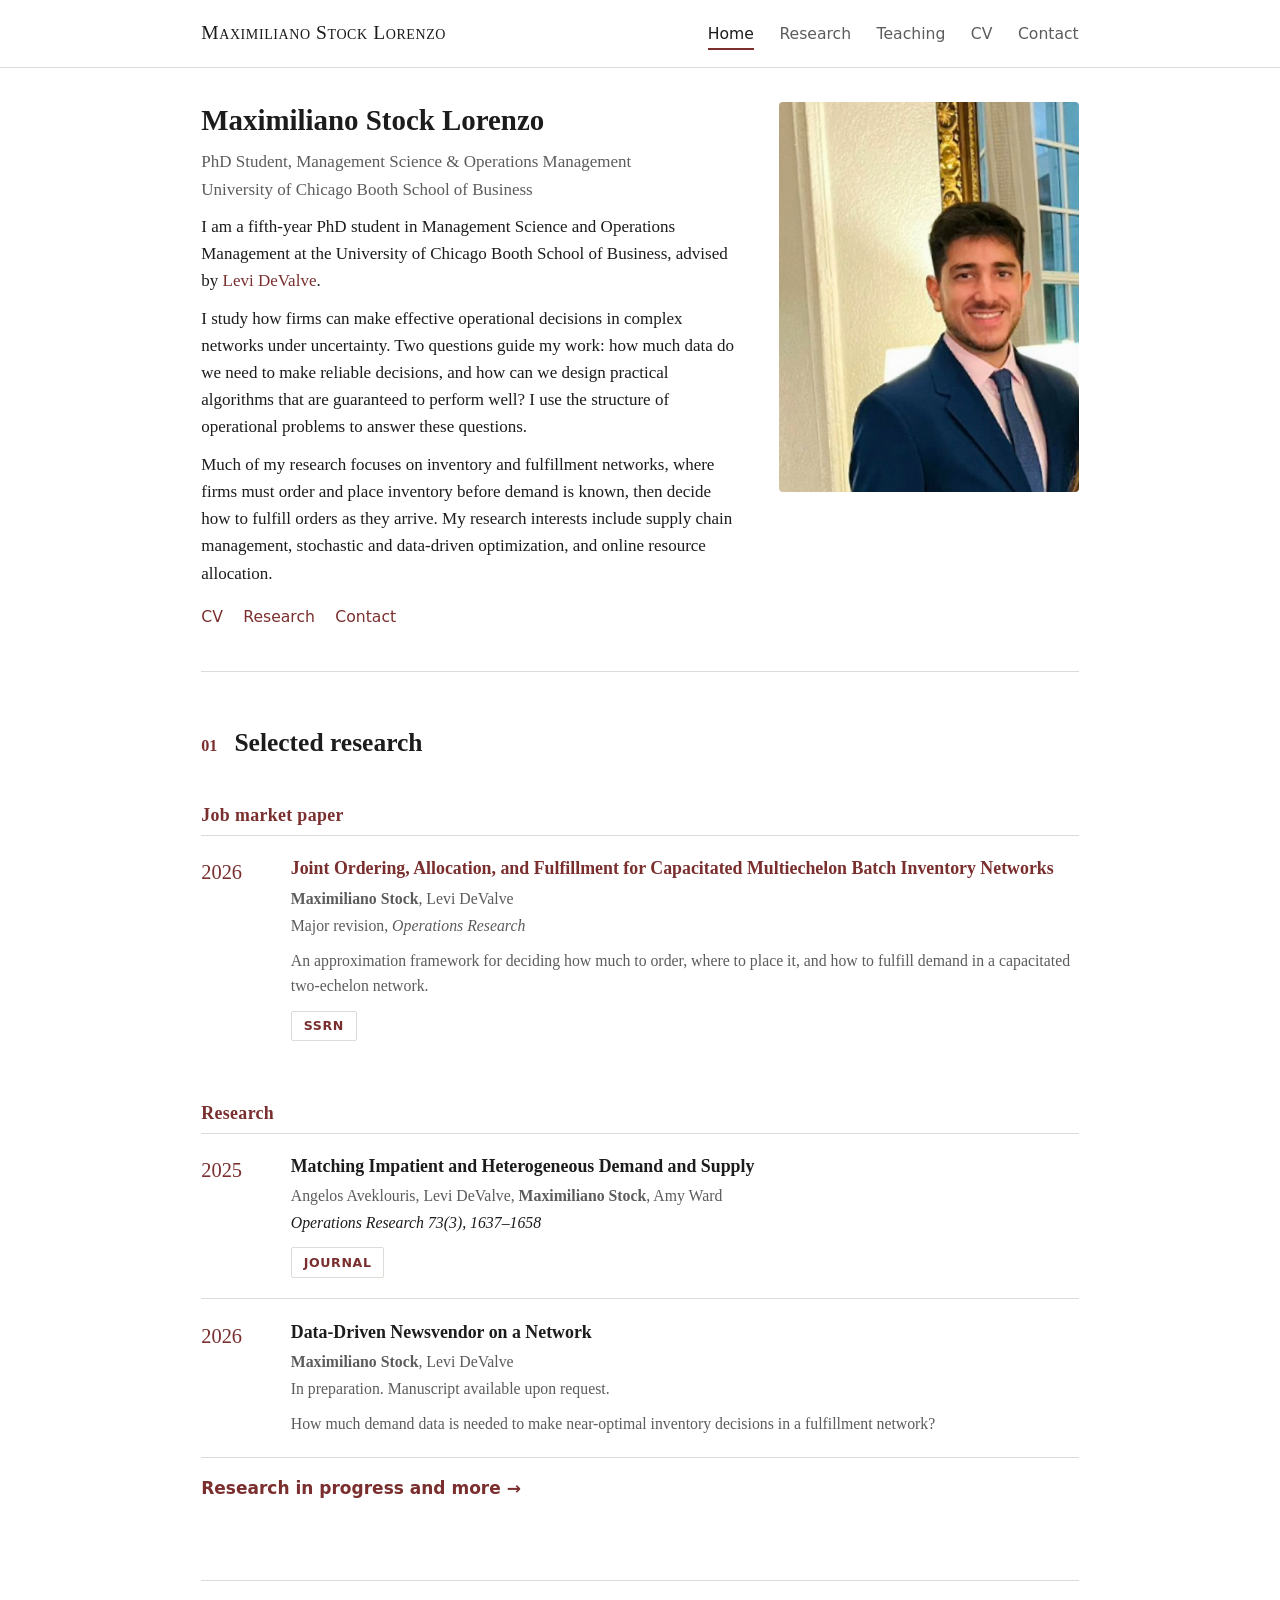
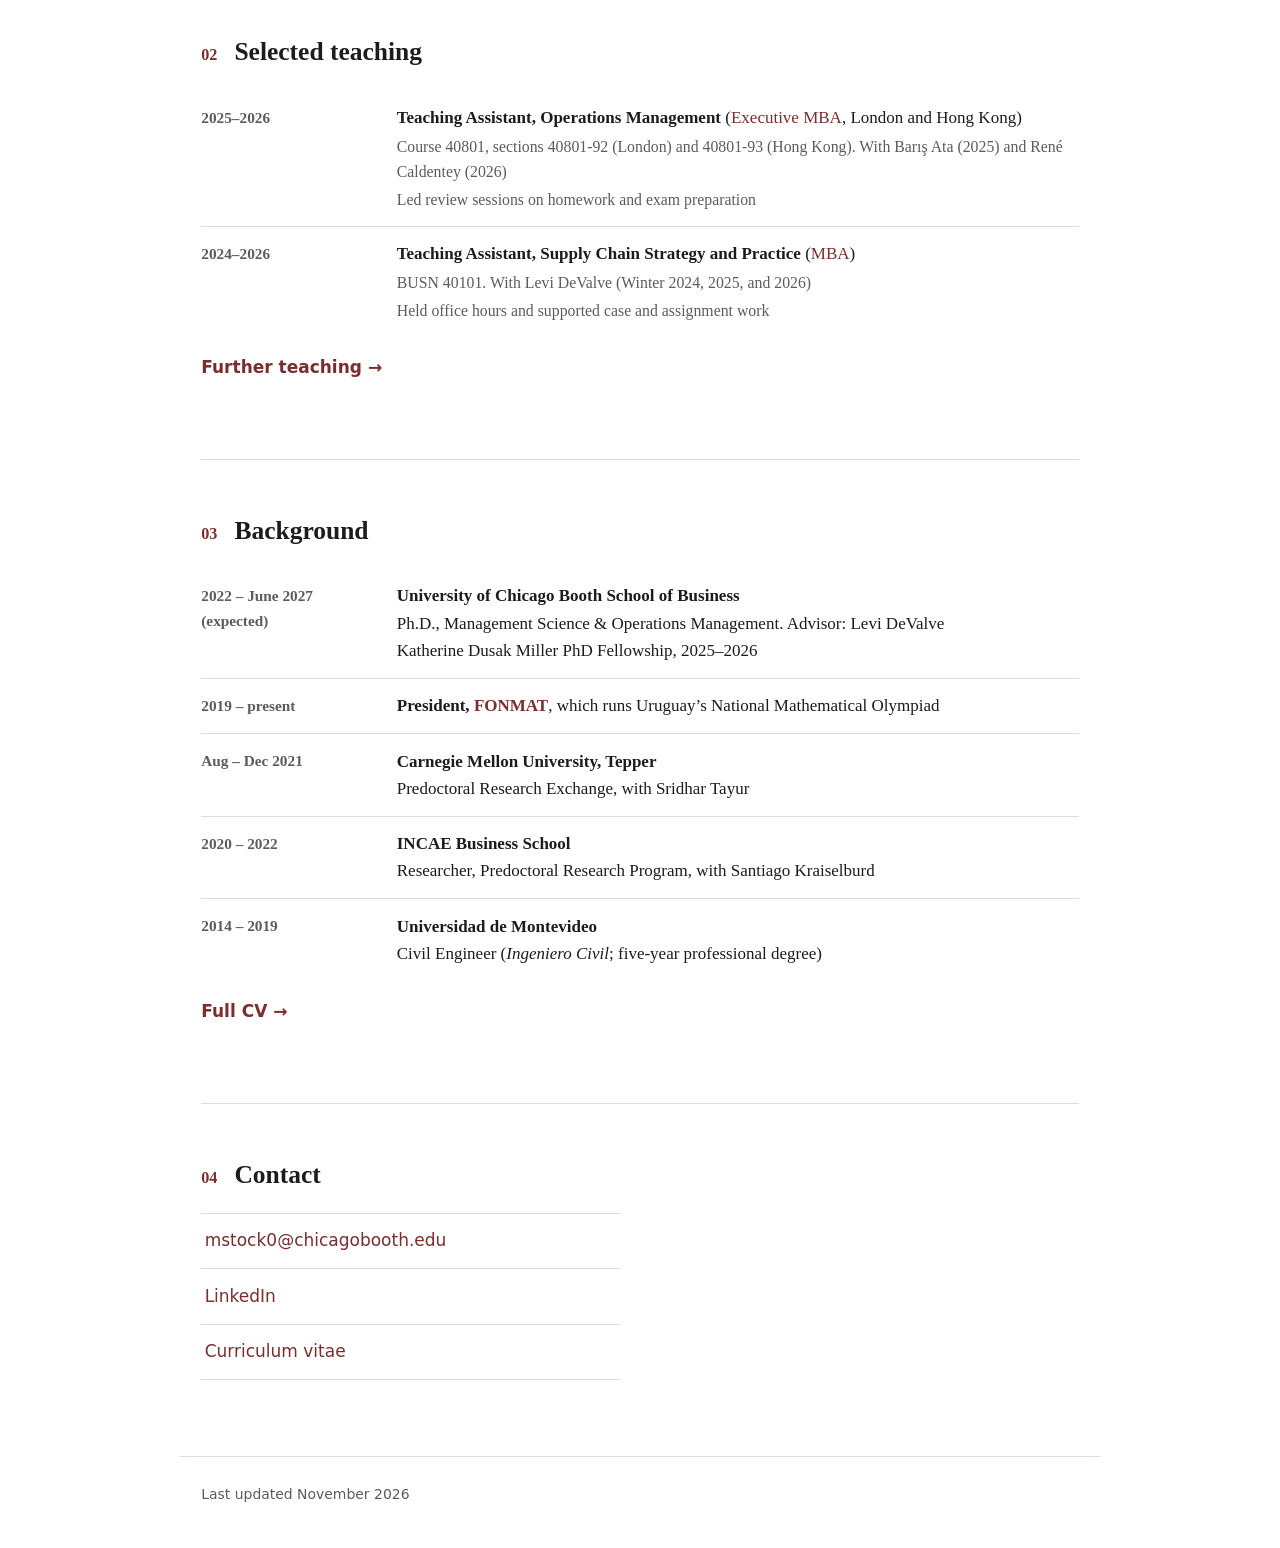
==== index.html @ 1064f9f6 "Personal academic website" ====
<!DOCTYPE html>
<html lang="en">
<head>
<meta charset="utf-8">
<meta name="viewport" content="width=device-width, initial-scale=1">
<title>Maximiliano Stock Lorenzo</title>
<meta name="description" content="PhD student in Management Science & Operations Management at the University of Chicago Booth School of Business.">
<link rel="stylesheet" href="style.css">
</head>
<body>
<header class="site"><div class="inner">
  <a class="name" href="index.html">Maximiliano Stock Lorenzo</a>
  <nav aria-label="Main">
    <a href="index.html" aria-current="page">Home</a>
    <a href="research.html">Research</a>
    <a href="teaching.html">Teaching</a>
    <a href="cv.html">CV</a>
    <a href="#contact">Contact</a>
  </nav>
</div></header>

<main>
  <div class="hero">
    <img src="assets/photo.jpg" alt="Portrait of Maximiliano Stock Lorenzo">    <div>
      <h1>Maximiliano Stock Lorenzo</h1>
      <p class="muted">PhD Student, Management Science &amp; Operations Management<br>
      University of Chicago Booth School of Business</p>
      <p>I am a fifth-year PhD student in Management Science and Operations Management at the University of Chicago Booth School of Business, advised by <a href="https://faculty.chicagobooth.edu/levi-devalve">Levi DeValve</a>.</p>
      <p>I study how firms can make effective operational decisions in complex networks under uncertainty. Two questions guide my work: how much data do we need to make reliable decisions, and how can we design practical algorithms that are guaranteed to perform well? I use the structure of operational problems to answer these questions.</p>
      <p>Much of my research focuses on inventory and fulfillment networks, where firms must order and place inventory before demand is known, then decide how to fulfill orders as they arrive. My research interests include supply chain management, stochastic and data-driven optimization, and online resource allocation.</p>
      <div class="links">
        <a href="cv.html">CV</a>
        <a href="#research">Research</a>
        <a href="#contact">Contact</a>
      </div>
    </div>
  </div>

  <section class="block" id="research">
    <div class="sec-head"><span class="sec-num">01</span><h2>Selected research</h2></div>

    <h3 class="subhead">Job market paper</h3>
    <div class="pub">
      <div class="year">2026</div>
      <div>
        <h3><a href="https://papers.ssrn.com/sol3/papers.cfm?abstract_id=7202599">Joint Ordering, Allocation, and Fulfillment for Capacitated Multiechelon Batch Inventory Networks</a></h3>
        <p class="authors"><strong>Maximiliano Stock</strong>, Levi DeValve</p>
        <p class="status">Major revision, <em>Operations Research</em></p>
        <p class="abs">An approximation framework for deciding how much to order, where to place it, and how to fulfill demand in a capacitated two-echelon network.</p>
        <div class="btns"><a href="https://papers.ssrn.com/sol3/papers.cfm?abstract_id=7202599">SSRN</a></div>
      </div>
    </div>

    <h3 class="subhead">Research</h3>
    <div class="pub">
      <div class="year">2025</div>
      <div>
        <h3>Matching Impatient and Heterogeneous Demand and Supply</h3>
        <p class="authors">Angelos Aveklouris, Levi DeValve, <strong>Maximiliano Stock</strong>, Amy Ward</p>
        <p class="venue">Operations Research 73(3), 1637&ndash;1658</p>
        <div class="btns"><a href="https://doi.org/10.1287/opre.2022.0005">Journal</a></div>
      </div>
    </div>

    <div class="pub">
      <div class="year">2026</div>
      <div>
        <h3>Data-Driven Newsvendor on a Network</h3>
        <p class="authors"><strong>Maximiliano Stock</strong>, Levi DeValve</p>
        <p class="status">In preparation. Manuscript available upon request.</p>
        <p class="abs">How much demand data is needed to make near-optimal inventory decisions in a fulfillment network?</p>
      </div>
    </div>
    <p class="more"><a href="research.html">Research in progress and more &rarr;</a></p>
  </section>

  <section class="block" id="teaching">
    <div class="sec-head"><span class="sec-num">02</span><h2>Selected teaching</h2></div>
    <dl class="cv">
    <div class="r"><dd>2025&ndash;2026</dd><dt><strong>Teaching Assistant, Operations Management</strong> (<a href="https://www.chicagobooth.edu/mba/executive">Executive MBA</a>, London and Hong Kong)</dt><dt class="full muted">Course 40801, sections 40801-92 (London) and 40801-93 (Hong Kong). With Bar&#305;&#351; Ata (2025) and Ren&eacute; Caldentey (2026)</dt><dt class="full muted">Led review sessions on homework and exam preparation</dt></div>
    <div class="r"><dd>2024&ndash;2026</dd><dt><strong>Teaching Assistant, Supply Chain Strategy and Practice</strong> (<a href="https://www.chicagobooth.edu/mba">MBA</a>)</dt><dt class="full muted">BUSN 40101. With Levi DeValve (Winter 2024, 2025, and 2026)</dt><dt class="full muted">Held office hours and supported case and assignment work</dt></div>
  </dl>
    <p class="more"><a href="teaching.html">Further teaching &rarr;</a></p>
  </section>

  <section class="block" id="background">
    <div class="sec-head"><span class="sec-num">03</span><h2>Background</h2></div>
    <dl class="cv">
    <div class="r"><dd>2022 &ndash; June 2027 (expected)</dd><dt><strong>University of Chicago Booth School of Business</strong><br>Ph.D., Management Science &amp; Operations Management. Advisor: Levi DeValve<br>Katherine Dusak Miller PhD Fellowship, 2025&ndash;2026</dt></div>
    <div class="r"><dd>2019 &ndash; present</dd><dt><strong>President, <a href="https://www.fonmat.org.uy/">FONMAT</a></strong>, which runs Uruguay&rsquo;s National Mathematical Olympiad</dt></div>
    <div class="r"><dd>Aug &ndash; Dec 2021</dd><dt><strong>Carnegie Mellon University, Tepper</strong><br>Predoctoral Research Exchange, with Sridhar Tayur</dt></div>
    <div class="r"><dd>2020 &ndash; 2022</dd><dt><strong>INCAE Business School</strong><br>Researcher, Predoctoral Research Program, with Santiago Kraiselburd</dt></div>
    <div class="r"><dd>2014 &ndash; 2019</dd><dt><strong>Universidad de Montevideo</strong><br>Civil Engineer (<em>Ingeniero Civil</em>; five-year professional degree)</dt></div>
  </dl>
    <p class="more"><a href="cv.html">Full CV &rarr;</a></p>
  </section>

  <section class="block" id="contact">
    <div class="sec-head"><span class="sec-num">04</span><h2>Contact</h2></div>
    <ul class="contact-list">
      <li><a href="mailto:mstock0@chicagobooth.edu">mstock0@chicagobooth.edu</a></li>
      <li><a href="https://www.linkedin.com/in/maximiliano-stock-lorenzo">LinkedIn</a></li>
      <li><a href="cv.html">Curriculum vitae</a></li>
    </ul>
  </section>
</main>

<footer>Last updated November 2026</footer>
</body>
</html>
---- style.css ----
/* Provisional design: system fonts, light background, one accent colour.
   Typeface and palette are NOT final decisions. */
:root {
  --text: #1c1c1c;
  --muted: #5c5c5c;
  --accent: #7a2e2e;
  --line: #dcdcd6;
  --bg: #ffffff;
  --soft: #f6f6f2;
}
* { box-sizing: border-box; }
html { font-size: 17px; }
body {
  margin: 0;
  font-family: Georgia, "Times New Roman", serif;
  color: var(--text);
  background: var(--bg);
  line-height: 1.6;
}
a { color: var(--accent); text-decoration: none; }
a:hover { text-decoration: underline; }
a:focus-visible { outline: 2px solid var(--accent); outline-offset: 2px; }

header.site {
  border-bottom: 1px solid var(--line);
}
header.site .inner {
  max-width: 920px; margin: 0 auto; padding: 1rem 1.25rem;
  display: flex; flex-wrap: wrap; justify-content: space-between; align-items: baseline; gap: .5rem 2rem;
}
header.site .name { font-size: 1.15rem; color: var(--text); font-variant: small-caps; letter-spacing: .03em; }
header.site nav { display: flex; gap: 1.5rem; flex-wrap: wrap; font-family: system-ui, sans-serif; font-size: .92rem; }
header.site nav a { color: var(--muted); padding-bottom: 2px; }
header.site nav a[aria-current="page"] { color: var(--text); border-bottom: 2px solid var(--accent); }
header.site nav a:hover { text-decoration: none; color: var(--text); }

main { max-width: 920px; margin: 0 auto; padding: 2rem 1.25rem 3rem; }
h1 { font-size: 1.7rem; line-height: 1.25; margin: 0 0 .5rem; font-weight: 600; }
h2 { font-size: 1.2rem; margin: 2rem 0 .5rem; font-weight: 600; }
h3 { font-size: 1rem; margin: 1.2rem 0 .2rem; }
p { margin: .6rem 0; }
.muted { color: var(--muted); }
.sans { font-family: system-ui, sans-serif; }
.small { font-size: .9rem; }

.hero { display: grid; grid-template-columns: 1fr 300px; gap: 2.5rem; align-items: start; }
.hero img { order: 2; width: 300px; height: 390px; object-fit: cover; object-position: top; border-radius: 4px; }
.links { font-family: system-ui, sans-serif; font-size: .92rem; display: flex; flex-wrap: wrap; gap: .4rem 1.2rem; margin-top: 1rem; }

/* Home: one scrolling page with numbered sections */
section.block { padding: 3rem 0 1.5rem; border-top: 1px solid var(--line); margin-top: 2.5rem; }
.sec-head { display: flex; align-items: baseline; gap: 1rem; margin-bottom: 1rem; }
.sec-head h2 { margin: 0; font-size: 1.5rem; }
.sec-num { color: var(--accent); font-size: .95rem; font-weight: 600; }
.more { font-family: system-ui, sans-serif; font-size: .9rem; margin-top: 1rem; }
.more a { font-weight: 700; font-size: 1rem; }
.contact-list { list-style: none; padding: 0; margin: 0; max-width: 420px; font-family: system-ui, sans-serif; }
.contact-list li { border-top: 1px solid var(--line); }
.contact-list li:last-child { border-bottom: 1px solid var(--line); }
.contact-list a { display: block; padding: .8rem .2rem; }
.contact-list a:hover { text-decoration: none; padding-left: .6rem; }
.contact-list a { transition: padding .2s; }

.paper { border-top: 1px solid var(--line); padding: 1rem 0; }
.paper:first-of-type { border-top: 0; }
.paper .title { font-weight: 600; }
.paper .meta { color: var(--muted); font-size: .92rem; }
.tag { font-family: system-ui, sans-serif; font-size: .78rem; border: 1px solid var(--line); border-radius: 3px; padding: 0 .4rem; color: var(--muted); white-space: nowrap; }

/* Research list: year column, status subheads, small link buttons (layout idea after a reference site) */
.chips { display: flex; flex-wrap: wrap; gap: .5rem; margin: 1rem 0 0; font-family: system-ui, sans-serif; }
.chip { font-size: .82rem; background: var(--soft); border: 1px solid var(--line); padding: .25rem .7rem; border-radius: 2px; }
.subhead { font-size: 1.05rem; color: var(--accent); font-weight: 600; margin: 2.2rem 0 .3rem; letter-spacing: .02em; }
.pub { display: grid; grid-template-columns: 64px 1fr; gap: 1.5rem; padding: 1.2rem 0; border-top: 1px solid var(--line); }
.pub:last-of-type { border-bottom: 1px solid var(--line); }
.pub .year { color: var(--accent); font-size: 1.2rem; }
.pub h3 { font-size: 1.05rem; line-height: 1.35; margin: 0 0 .3rem; }
.pub .authors, .pub .status { font-size: .93rem; color: var(--muted); margin: .1rem 0; }
.pub .venue { font-size: .93rem; font-style: italic; margin: .1rem 0; }
.pub .abs { font-size: .93rem; color: var(--muted); margin: .6rem 0 0; }
.pub .btns { display: flex; flex-wrap: wrap; gap: .5rem; margin-top: .7rem; font-family: system-ui, sans-serif; }
.pub .btns a { font-size: .74rem; font-weight: 600; text-transform: uppercase; letter-spacing: .05em; border: 1px solid var(--line); padding: .25rem .7rem; border-radius: 2px; }
.pub .btns a:hover { background: var(--accent); color: #fff; border-color: var(--accent); text-decoration: none; }

.paper-layout { display: grid; grid-template-columns: 220px 1fr; gap: 2.5rem; margin-top: 1.5rem; }
.qmenu { position: sticky; top: 1rem; align-self: start; font-family: system-ui, sans-serif; font-size: .92rem; }
.qmenu ul { list-style: none; margin: 0; padding: 0; border-left: 2px solid var(--line); }
.qmenu a { display: block; padding: .4rem .8rem; color: var(--muted); }
.qmenu a:hover { color: var(--text); text-decoration: none; }
.qmenu a.active { color: var(--text); border-left: 2px solid var(--accent); margin-left: -2px; }
.callout { background: var(--soft); border-left: 3px solid var(--accent); padding: .6rem 1rem; margin: 1rem 0; }
.paper-layout section { scroll-margin-top: 1rem; }
.paper-layout section h2:first-child { margin-top: 0; }

/* Dated rows: date in a left column (layout idea after a reference site) */
dl.cv { margin: .4rem 0 .8rem; }
dl.cv .r { display: grid; grid-template-columns: 170px 1fr; column-gap: 1.5rem; padding: .8rem 0; border-top: 1px solid var(--line); }
dl.cv .r:first-child { border-top: 0; }
dl.cv .r dd { grid-column: 1; grid-row: 1; margin: 0; color: var(--muted); font-size: .9rem; font-weight: 600; font-style: normal; padding-top: .1rem; }
dl.cv .r dt { grid-column: 2; margin: 0; }
dl.cv .r dt.full { margin-top: .15rem; font-size: .93rem; }
ol.cv-research { padding-left: 1.5rem; margin: .4rem 0 .8rem; }
ol.cv-research li { margin: 0 0 .9rem; padding-left: .2rem; }
ol.cv-research p { margin: .3rem 0 0; }
.dl-btn { display: inline-block; font-family: system-ui, sans-serif; font-size: .8rem; font-weight: 600; text-transform: uppercase; letter-spacing: .05em; border: 1px solid var(--accent); color: var(--accent); padding: .4rem 1rem; border-radius: 2px; margin-top: .4rem; }
.dl-btn:hover { background: var(--accent); color: #fff; text-decoration: none; }

footer { max-width: 920px; margin: 0 auto; padding: 1.5rem 1.25rem 2.5rem; border-top: 1px solid var(--line); color: var(--muted); font-family: system-ui, sans-serif; font-size: .82rem; }

@media (max-width: 700px) {
  html { font-size: 16px; }
  .hero, .paper-layout { grid-template-columns: 1fr; gap: 1.25rem; }
  .hero img { order: 0; width: 225px; height: 293px; }
  .pub { grid-template-columns: 1fr; gap: .2rem; }
  .qmenu { position: static; }
  .qmenu ul { display: flex; flex-wrap: wrap; border-left: 0; gap: .25rem; }
  .qmenu a { border: 1px solid var(--line); border-radius: 3px; padding: .3rem .6rem; }
  .qmenu a.active { border: 1px solid var(--accent); margin-left: 0; }
  dl.cv .r { grid-template-columns: 1fr; padding: .7rem 0; }
  dl.cv .r dd, dl.cv .r dt { grid-column: 1; }
  dl.cv .r dd { margin-bottom: .1rem; }
}
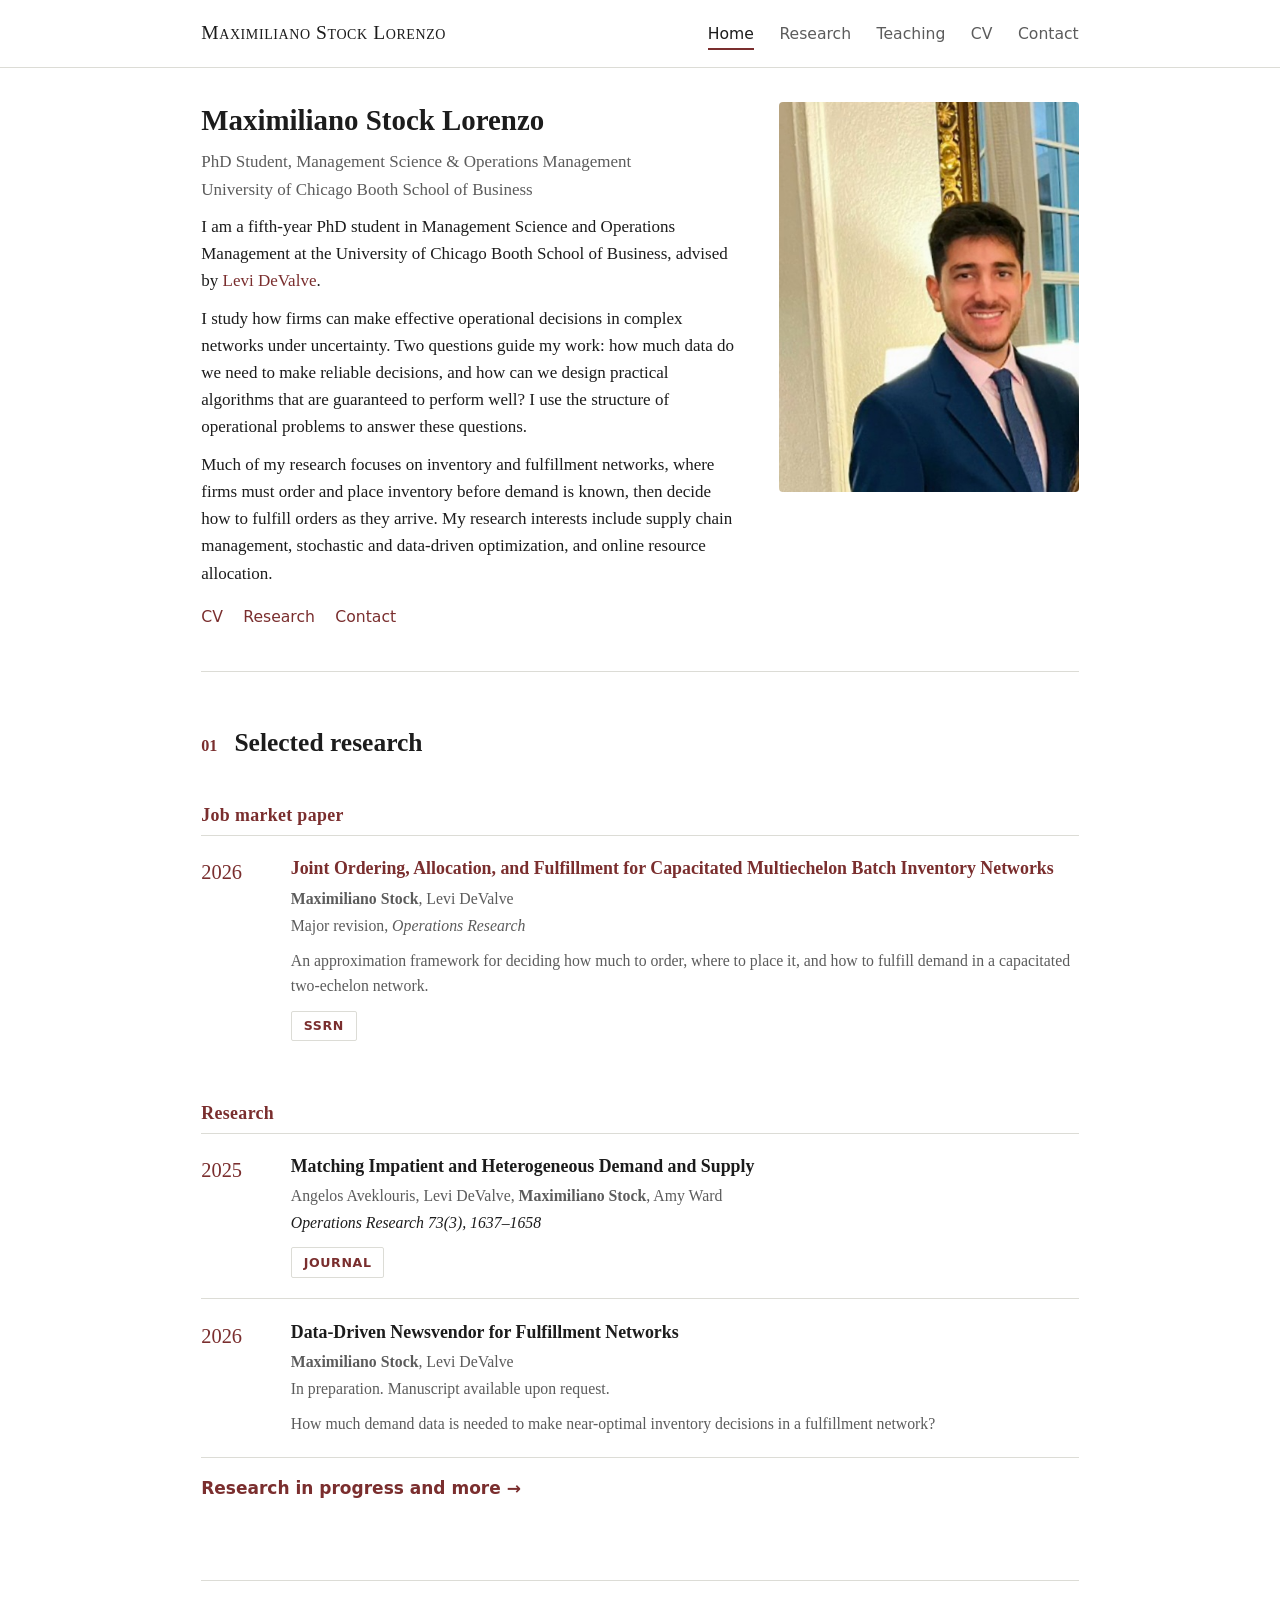
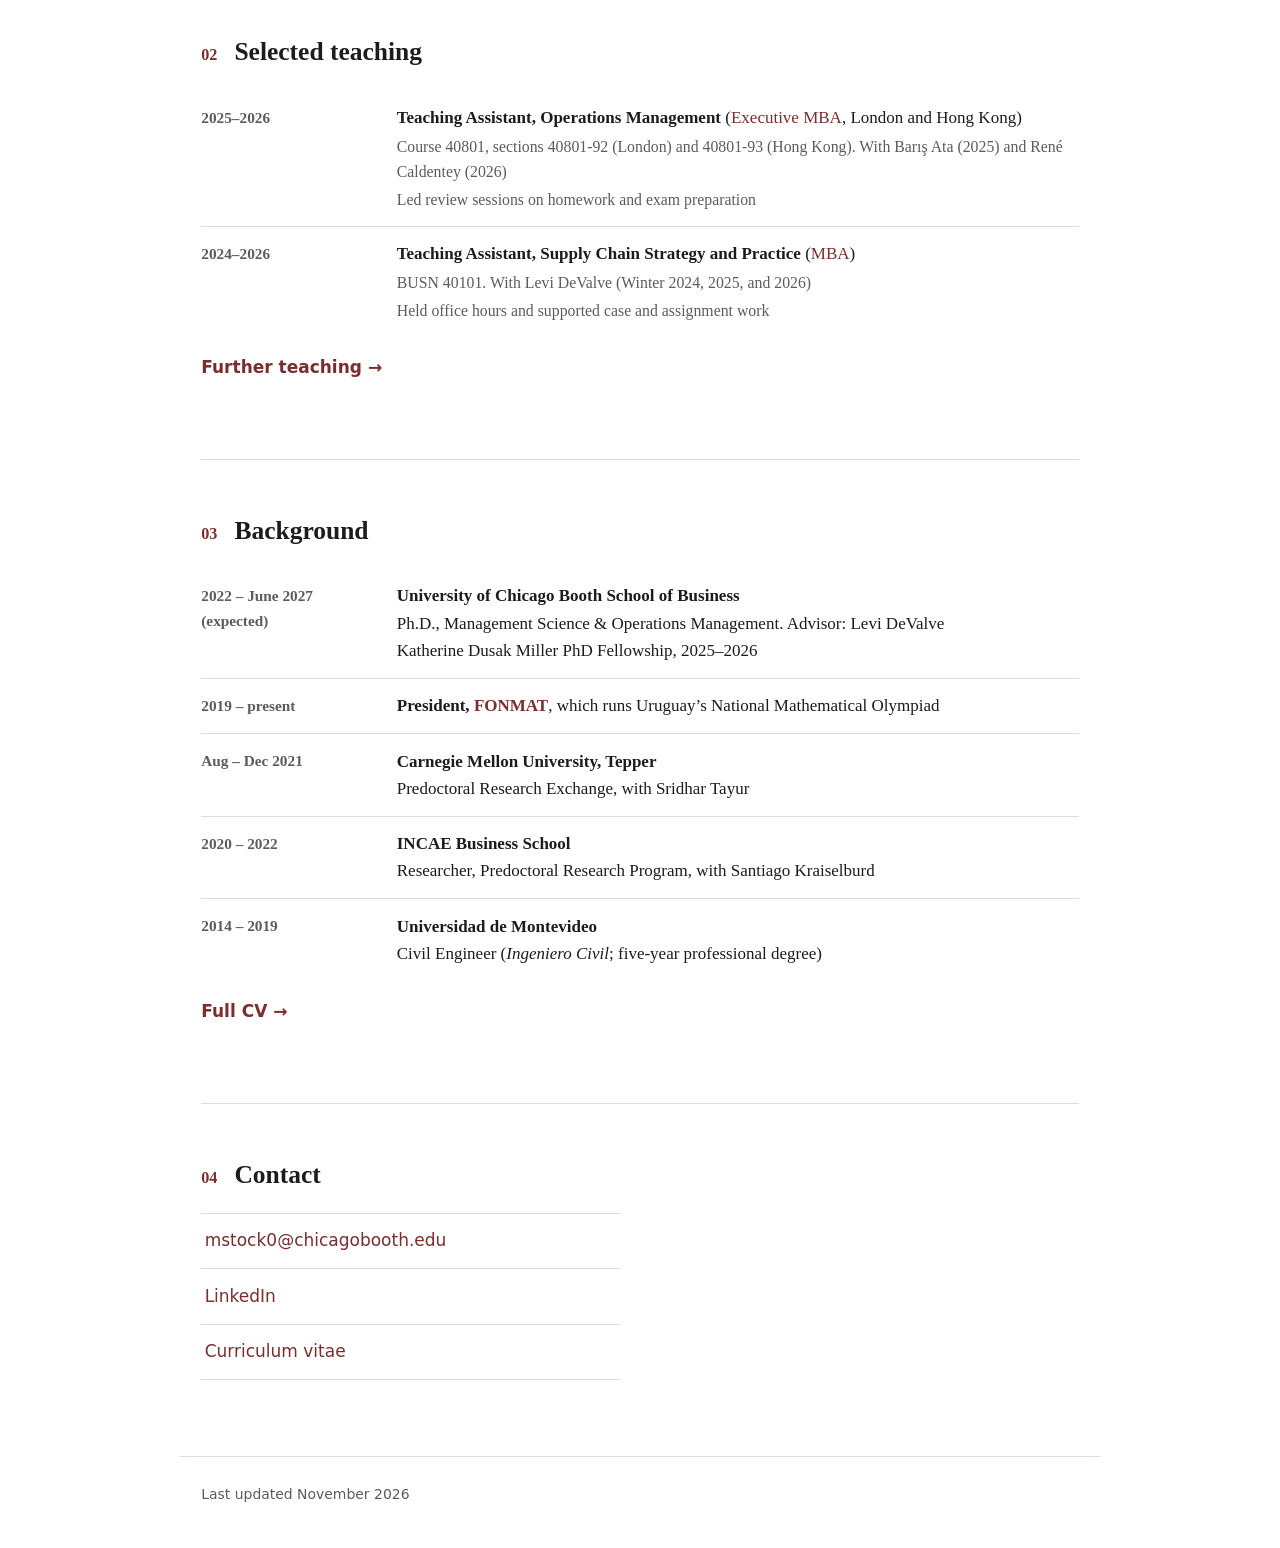
==== commit f8d7a933: "Newsvendor and KV-cache titles, IEEE author order, rebuilt CV PDF" ====
--- a/index.html
+++ b/index.html
@@ -65,7 +65,7 @@
     <div class="pub">
       <div class="year">2026</div>
       <div>
-        <h3>Data-Driven Newsvendor on a Network</h3>
+        <h3>Data-Driven Newsvendor for Fulfillment Networks</h3>
         <p class="authors"><strong>Maximiliano Stock</strong>, Levi DeValve</p>
         <p class="status">In preparation. Manuscript available upon request.</p>
         <p class="abs">How much demand data is needed to make near-optimal inventory decisions in a fulfillment network?</p>
--- a/style.css
+++ b/style.css
@@ -75,6 +75,8 @@
 .pub:last-of-type { border-bottom: 1px solid var(--line); }
 .pub .year { color: var(--accent); font-size: 1.2rem; }
 .pub h3 { font-size: 1.05rem; line-height: 1.35; margin: 0 0 .3rem; }
+.pub .year .num { display: block; }
+.pub .year .yr { display: block; font-size: .8rem; color: var(--muted); }
 .pub .authors, .pub .status { font-size: .93rem; color: var(--muted); margin: .1rem 0; }
 .pub .venue { font-size: .93rem; font-style: italic; margin: .1rem 0; }
 .pub .abs { font-size: .93rem; color: var(--muted); margin: .6rem 0 0; }
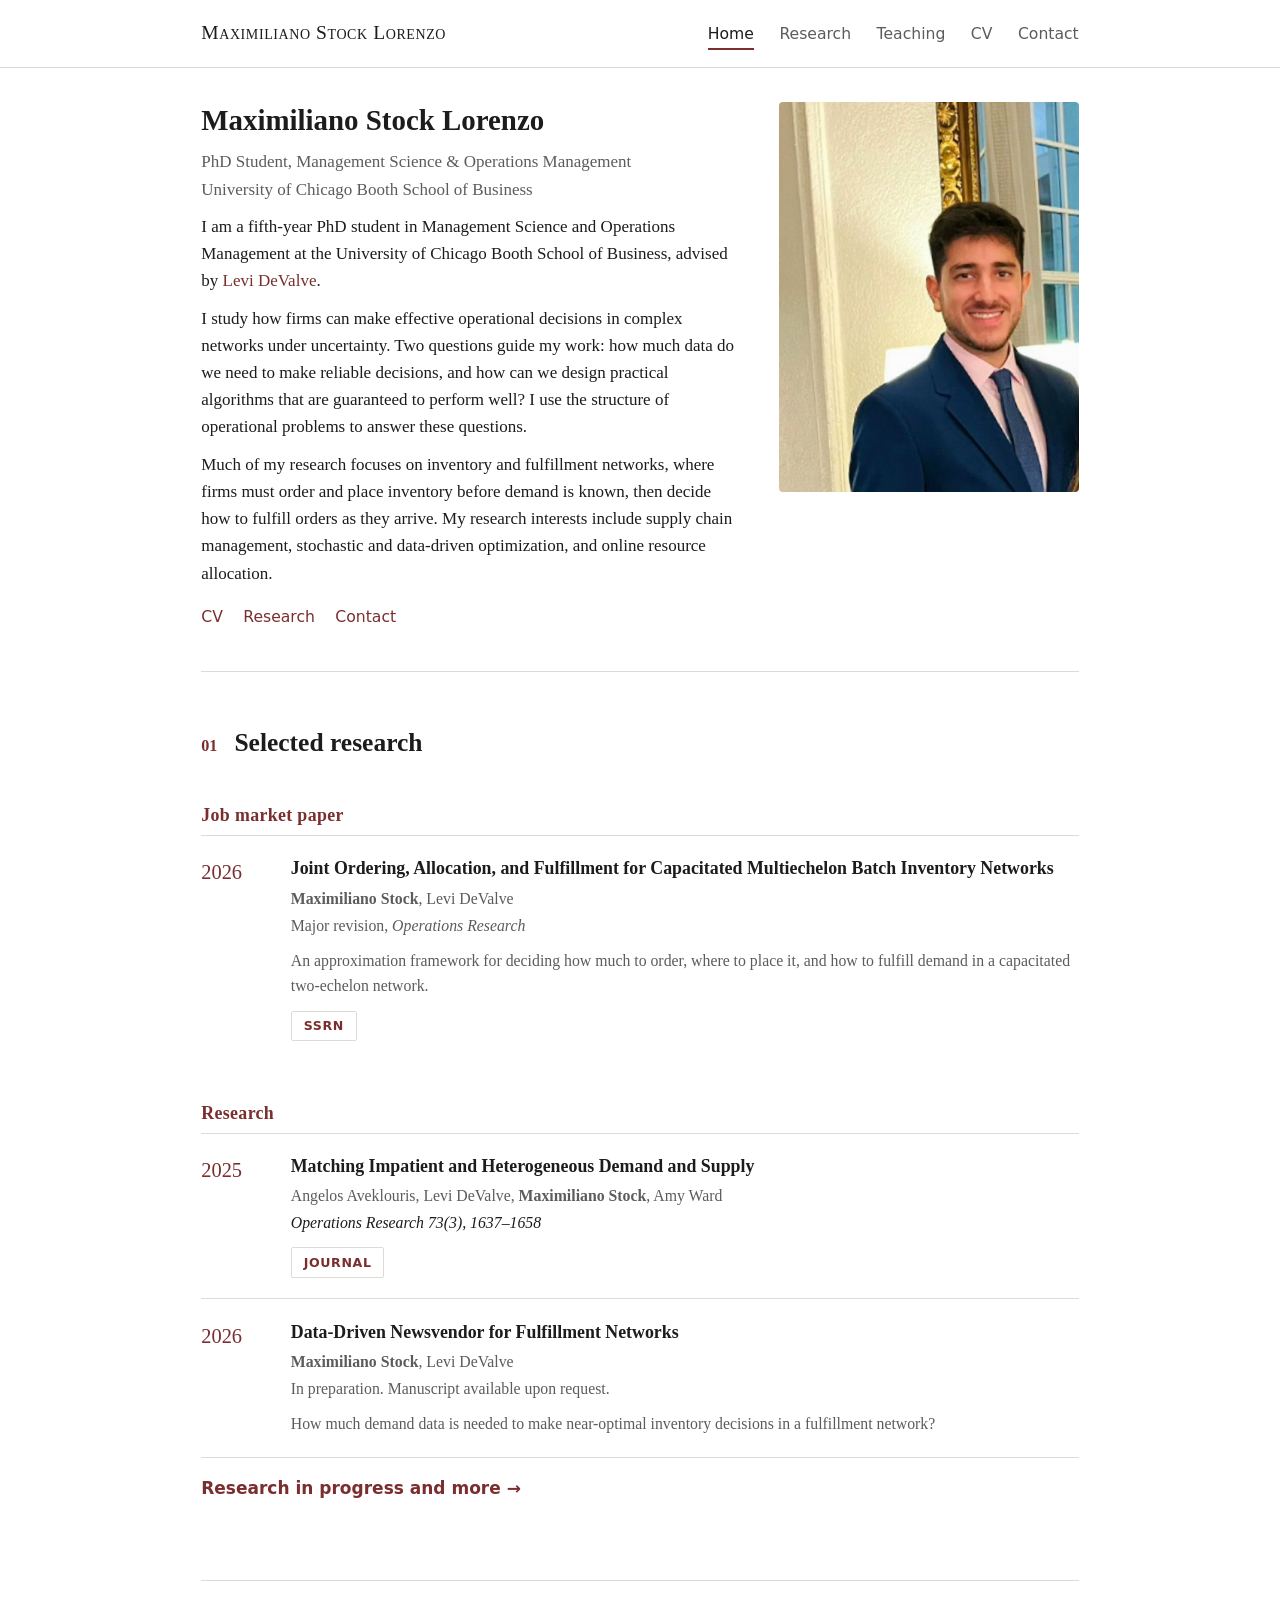
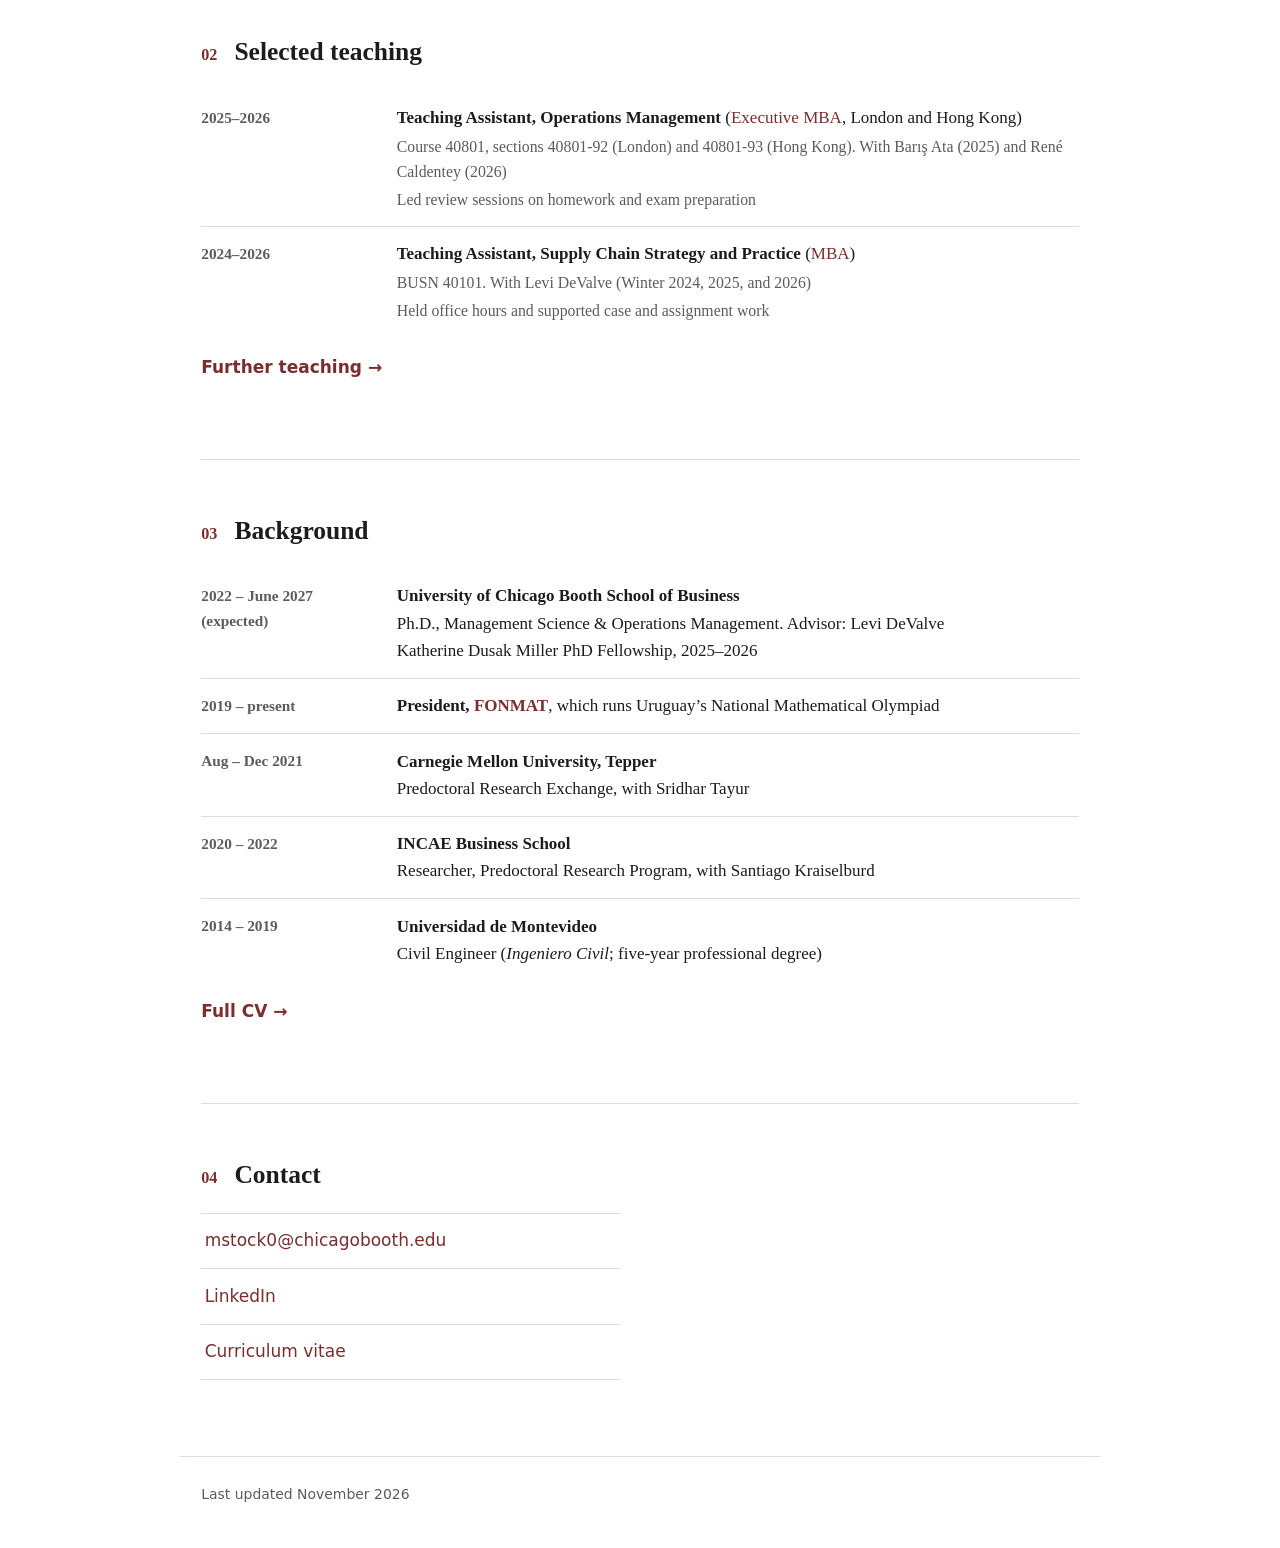
==== commit fc6e3e4c: "Plain JMP title, external links open in new tab" ====
--- a/index.html
+++ b/index.html
@@ -25,7 +25,7 @@
       <h1>Maximiliano Stock Lorenzo</h1>
       <p class="muted">PhD Student, Management Science &amp; Operations Management<br>
       University of Chicago Booth School of Business</p>
-      <p>I am a fifth-year PhD student in Management Science and Operations Management at the University of Chicago Booth School of Business, advised by <a href="https://faculty.chicagobooth.edu/levi-devalve">Levi DeValve</a>.</p>
+      <p>I am a fifth-year PhD student in Management Science and Operations Management at the University of Chicago Booth School of Business, advised by <a href="https://faculty.chicagobooth.edu/levi-devalve" target="_blank" rel="noopener">Levi DeValve</a>.</p>
       <p>I study how firms can make effective operational decisions in complex networks under uncertainty. Two questions guide my work: how much data do we need to make reliable decisions, and how can we design practical algorithms that are guaranteed to perform well? I use the structure of operational problems to answer these questions.</p>
       <p>Much of my research focuses on inventory and fulfillment networks, where firms must order and place inventory before demand is known, then decide how to fulfill orders as they arrive. My research interests include supply chain management, stochastic and data-driven optimization, and online resource allocation.</p>
       <div class="links">
@@ -43,11 +43,11 @@
     <div class="pub">
       <div class="year">2026</div>
       <div>
-        <h3><a href="https://papers.ssrn.com/sol3/papers.cfm?abstract_id=7202599">Joint Ordering, Allocation, and Fulfillment for Capacitated Multiechelon Batch Inventory Networks</a></h3>
+        <h3>Joint Ordering, Allocation, and Fulfillment for Capacitated Multiechelon Batch Inventory Networks</h3>
         <p class="authors"><strong>Maximiliano Stock</strong>, Levi DeValve</p>
         <p class="status">Major revision, <em>Operations Research</em></p>
         <p class="abs">An approximation framework for deciding how much to order, where to place it, and how to fulfill demand in a capacitated two-echelon network.</p>
-        <div class="btns"><a href="https://papers.ssrn.com/sol3/papers.cfm?abstract_id=7202599">SSRN</a></div>
+        <div class="btns"><a href="https://papers.ssrn.com/sol3/papers.cfm?abstract_id=7202599" target="_blank" rel="noopener">SSRN</a></div>
       </div>
     </div>
 
@@ -58,7 +58,7 @@
         <h3>Matching Impatient and Heterogeneous Demand and Supply</h3>
         <p class="authors">Angelos Aveklouris, Levi DeValve, <strong>Maximiliano Stock</strong>, Amy Ward</p>
         <p class="venue">Operations Research 73(3), 1637&ndash;1658</p>
-        <div class="btns"><a href="https://doi.org/10.1287/opre.2022.0005">Journal</a></div>
+        <div class="btns"><a href="https://doi.org/10.1287/opre.2022.0005" target="_blank" rel="noopener">Journal</a></div>
       </div>
     </div>
 
@@ -77,8 +77,8 @@
   <section class="block" id="teaching">
     <div class="sec-head"><span class="sec-num">02</span><h2>Selected teaching</h2></div>
     <dl class="cv">
-    <div class="r"><dd>2025&ndash;2026</dd><dt><strong>Teaching Assistant, Operations Management</strong> (<a href="https://www.chicagobooth.edu/mba/executive">Executive MBA</a>, London and Hong Kong)</dt><dt class="full muted">Course 40801, sections 40801-92 (London) and 40801-93 (Hong Kong). With Bar&#305;&#351; Ata (2025) and Ren&eacute; Caldentey (2026)</dt><dt class="full muted">Led review sessions on homework and exam preparation</dt></div>
-    <div class="r"><dd>2024&ndash;2026</dd><dt><strong>Teaching Assistant, Supply Chain Strategy and Practice</strong> (<a href="https://www.chicagobooth.edu/mba">MBA</a>)</dt><dt class="full muted">BUSN 40101. With Levi DeValve (Winter 2024, 2025, and 2026)</dt><dt class="full muted">Held office hours and supported case and assignment work</dt></div>
+    <div class="r"><dd>2025&ndash;2026</dd><dt><strong>Teaching Assistant, Operations Management</strong> (<a href="https://www.chicagobooth.edu/mba/executive" target="_blank" rel="noopener">Executive MBA</a>, London and Hong Kong)</dt><dt class="full muted">Course 40801, sections 40801-92 (London) and 40801-93 (Hong Kong). With Bar&#305;&#351; Ata (2025) and Ren&eacute; Caldentey (2026)</dt><dt class="full muted">Led review sessions on homework and exam preparation</dt></div>
+    <div class="r"><dd>2024&ndash;2026</dd><dt><strong>Teaching Assistant, Supply Chain Strategy and Practice</strong> (<a href="https://www.chicagobooth.edu/mba" target="_blank" rel="noopener">MBA</a>)</dt><dt class="full muted">BUSN 40101. With Levi DeValve (Winter 2024, 2025, and 2026)</dt><dt class="full muted">Held office hours and supported case and assignment work</dt></div>
   </dl>
     <p class="more"><a href="teaching.html">Further teaching &rarr;</a></p>
   </section>
@@ -87,7 +87,7 @@
     <div class="sec-head"><span class="sec-num">03</span><h2>Background</h2></div>
     <dl class="cv">
     <div class="r"><dd>2022 &ndash; June 2027 (expected)</dd><dt><strong>University of Chicago Booth School of Business</strong><br>Ph.D., Management Science &amp; Operations Management. Advisor: Levi DeValve<br>Katherine Dusak Miller PhD Fellowship, 2025&ndash;2026</dt></div>
-    <div class="r"><dd>2019 &ndash; present</dd><dt><strong>President, <a href="https://www.fonmat.org.uy/">FONMAT</a></strong>, which runs Uruguay&rsquo;s National Mathematical Olympiad</dt></div>
+    <div class="r"><dd>2019 &ndash; present</dd><dt><strong>President, <a href="https://www.fonmat.org.uy/" target="_blank" rel="noopener">FONMAT</a></strong>, which runs Uruguay&rsquo;s National Mathematical Olympiad</dt></div>
     <div class="r"><dd>Aug &ndash; Dec 2021</dd><dt><strong>Carnegie Mellon University, Tepper</strong><br>Predoctoral Research Exchange, with Sridhar Tayur</dt></div>
     <div class="r"><dd>2020 &ndash; 2022</dd><dt><strong>INCAE Business School</strong><br>Researcher, Predoctoral Research Program, with Santiago Kraiselburd</dt></div>
     <div class="r"><dd>2014 &ndash; 2019</dd><dt><strong>Universidad de Montevideo</strong><br>Civil Engineer (<em>Ingeniero Civil</em>; five-year professional degree)</dt></div>
@@ -99,7 +99,7 @@
     <div class="sec-head"><span class="sec-num">04</span><h2>Contact</h2></div>
     <ul class="contact-list">
       <li><a href="mailto:mstock0@chicagobooth.edu">mstock0@chicagobooth.edu</a></li>
-      <li><a href="https://www.linkedin.com/in/maximiliano-stock-lorenzo">LinkedIn</a></li>
+      <li><a href="https://www.linkedin.com/in/maximiliano-stock-lorenzo" target="_blank" rel="noopener">LinkedIn</a></li>
       <li><a href="cv.html">Curriculum vitae</a></li>
     </ul>
   </section>
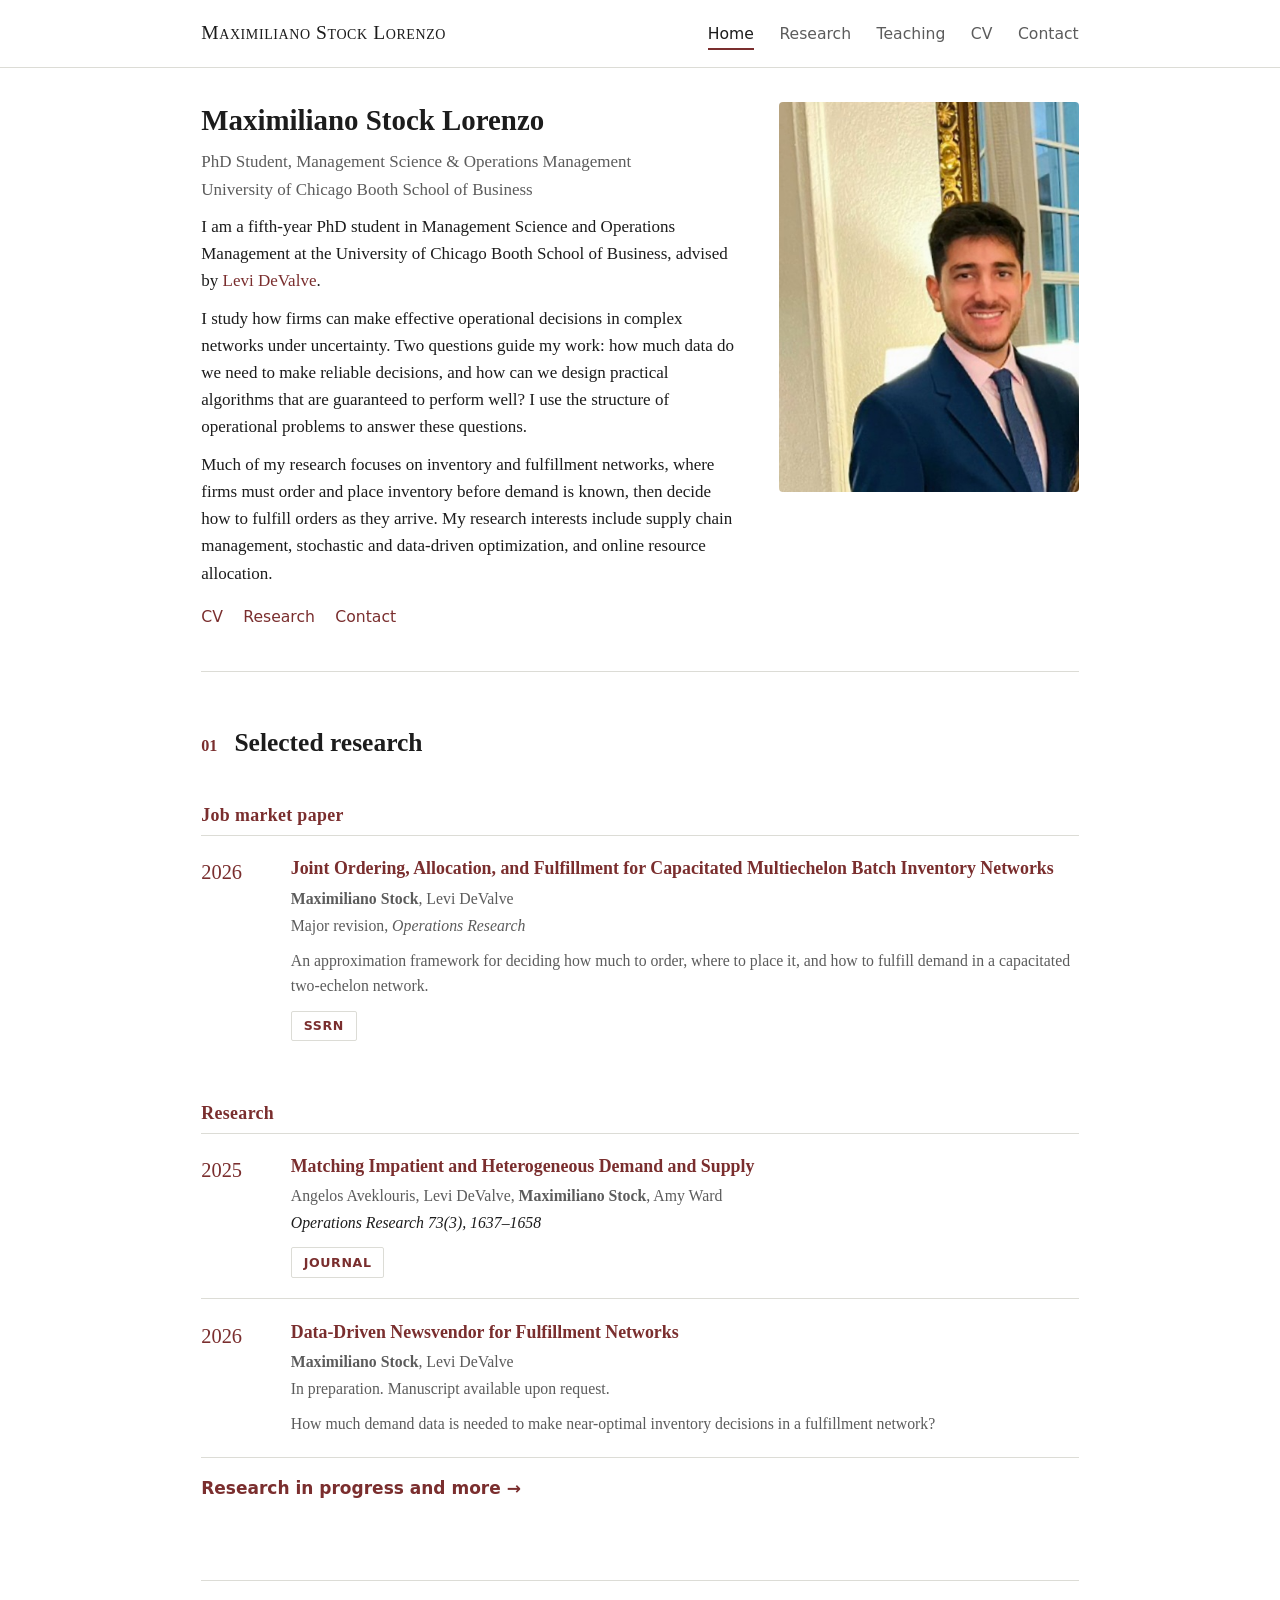
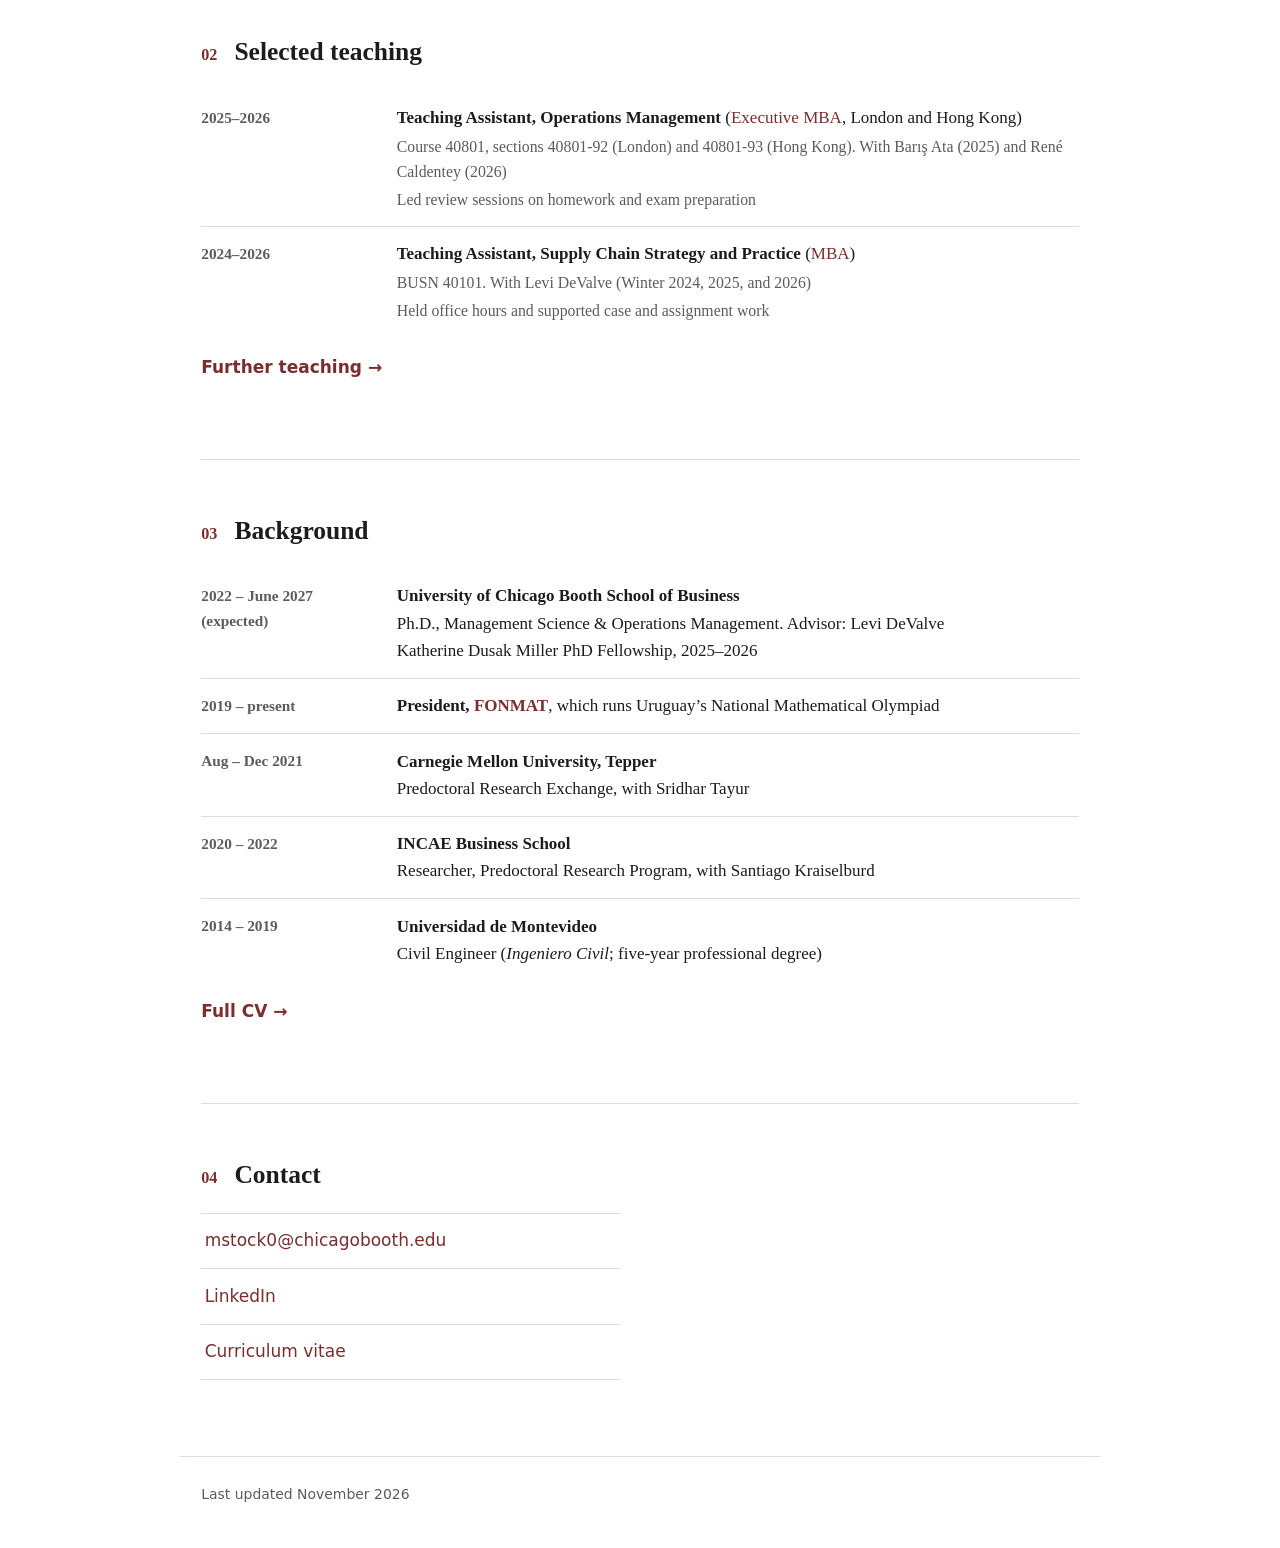
==== commit 544dff43: "Clickable paper titles" ====
--- a/index.html
+++ b/index.html
@@ -43,7 +43,7 @@
     <div class="pub">
       <div class="year">2026</div>
       <div>
-        <h3>Joint Ordering, Allocation, and Fulfillment for Capacitated Multiechelon Batch Inventory Networks</h3>
+        <h3><a href="https://papers.ssrn.com/sol3/papers.cfm?abstract_id=7202599" target="_blank" rel="noopener">Joint Ordering, Allocation, and Fulfillment for Capacitated Multiechelon Batch Inventory Networks</a></h3>
         <p class="authors"><strong>Maximiliano Stock</strong>, Levi DeValve</p>
         <p class="status">Major revision, <em>Operations Research</em></p>
         <p class="abs">An approximation framework for deciding how much to order, where to place it, and how to fulfill demand in a capacitated two-echelon network.</p>
@@ -55,7 +55,7 @@
     <div class="pub">
       <div class="year">2025</div>
       <div>
-        <h3>Matching Impatient and Heterogeneous Demand and Supply</h3>
+        <h3><a href="https://doi.org/10.1287/opre.2022.0005" target="_blank" rel="noopener">Matching Impatient and Heterogeneous Demand and Supply</a></h3>
         <p class="authors">Angelos Aveklouris, Levi DeValve, <strong>Maximiliano Stock</strong>, Amy Ward</p>
         <p class="venue">Operations Research 73(3), 1637&ndash;1658</p>
         <div class="btns"><a href="https://doi.org/10.1287/opre.2022.0005" target="_blank" rel="noopener">Journal</a></div>
@@ -65,7 +65,7 @@
     <div class="pub">
       <div class="year">2026</div>
       <div>
-        <h3>Data-Driven Newsvendor for Fulfillment Networks</h3>
+        <h3><a href="mailto:mstock0@chicagobooth.edu?subject=Manuscript%20request%3A%20Data-Driven%20Newsvendor%20for%20Fulfillment%20Networks">Data-Driven Newsvendor for Fulfillment Networks</a></h3>
         <p class="authors"><strong>Maximiliano Stock</strong>, Levi DeValve</p>
         <p class="status">In preparation. Manuscript available upon request.</p>
         <p class="abs">How much demand data is needed to make near-optimal inventory decisions in a fulfillment network?</p>
@@ -100,7 +100,7 @@
     <ul class="contact-list">
       <li><a href="mailto:mstock0@chicagobooth.edu">mstock0@chicagobooth.edu</a></li>
       <li><a href="https://www.linkedin.com/in/maximiliano-stock-lorenzo" target="_blank" rel="noopener">LinkedIn</a></li>
-      <li><a href="cv.html">Curriculum vitae</a></li>
+      <li><a href="assets/cv.pdf" target="_blank" rel="noopener">Curriculum vitae</a></li>
     </ul>
   </section>
 </main>
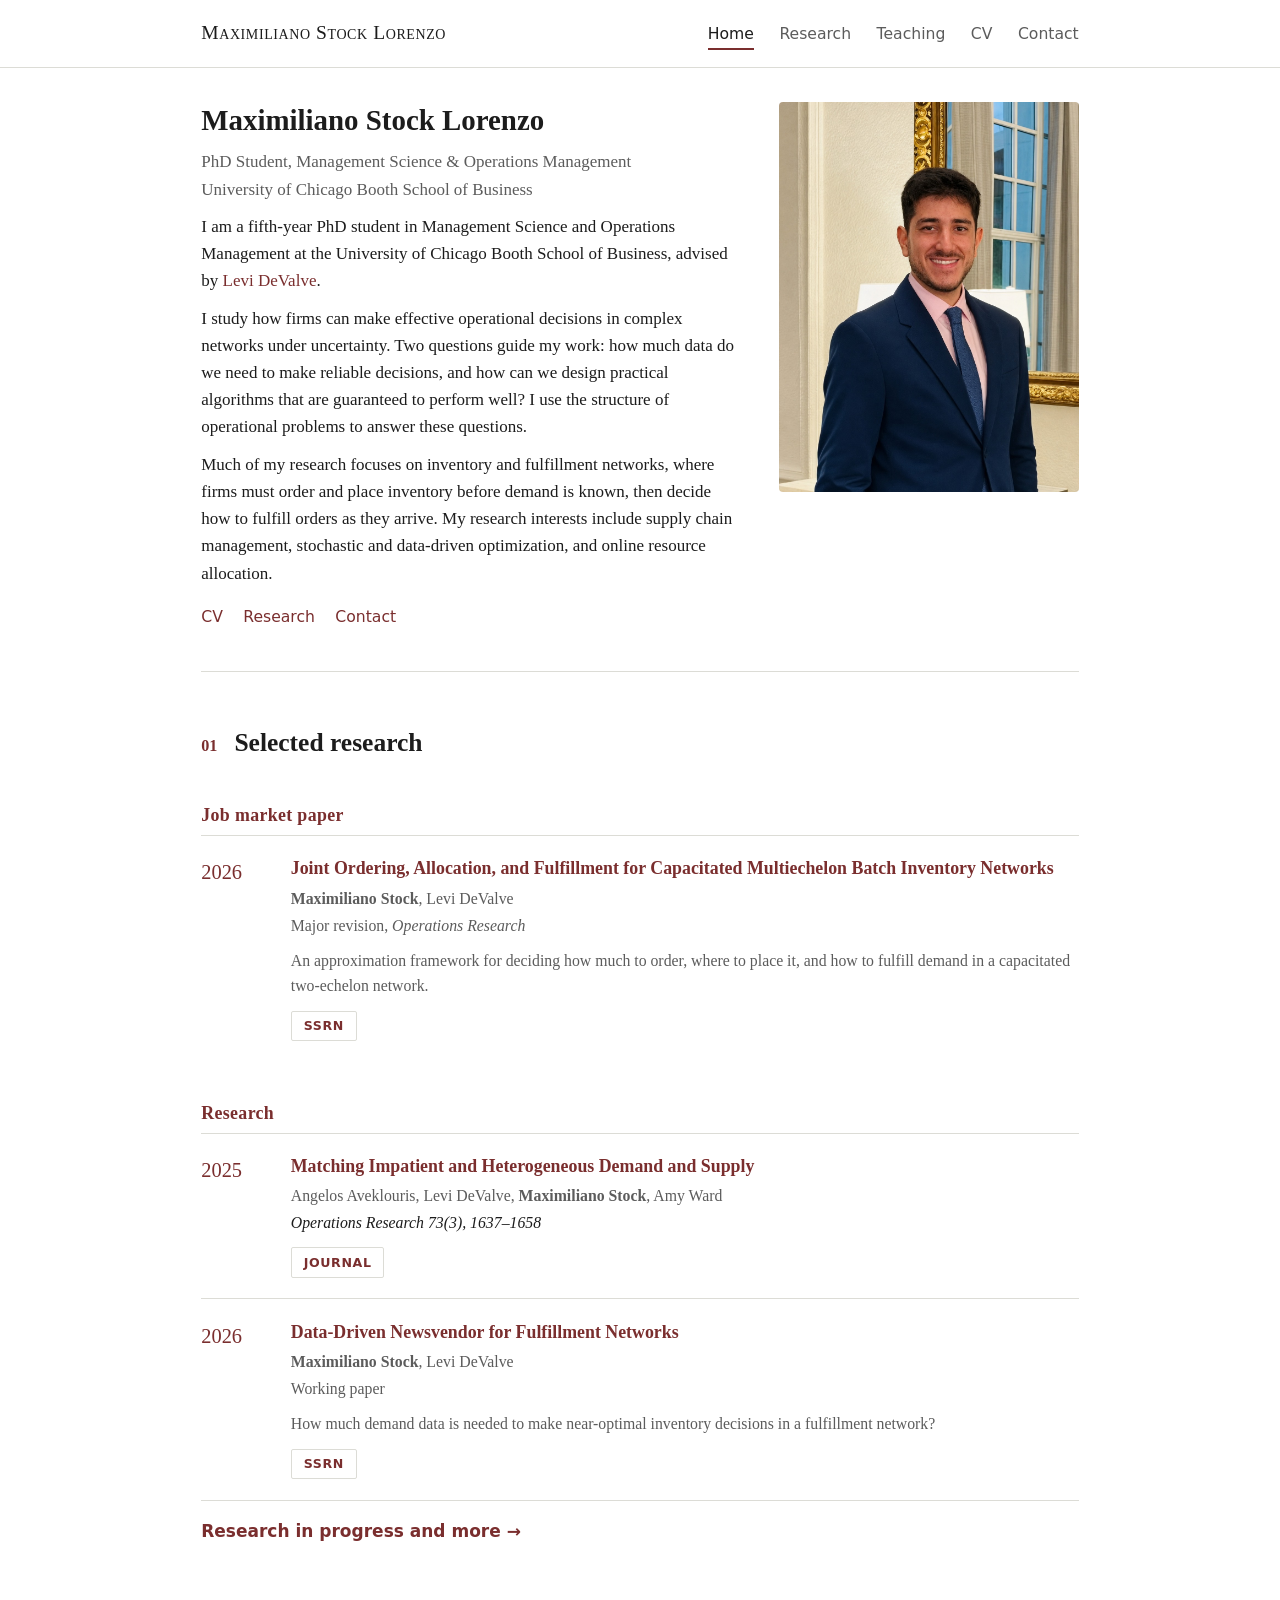
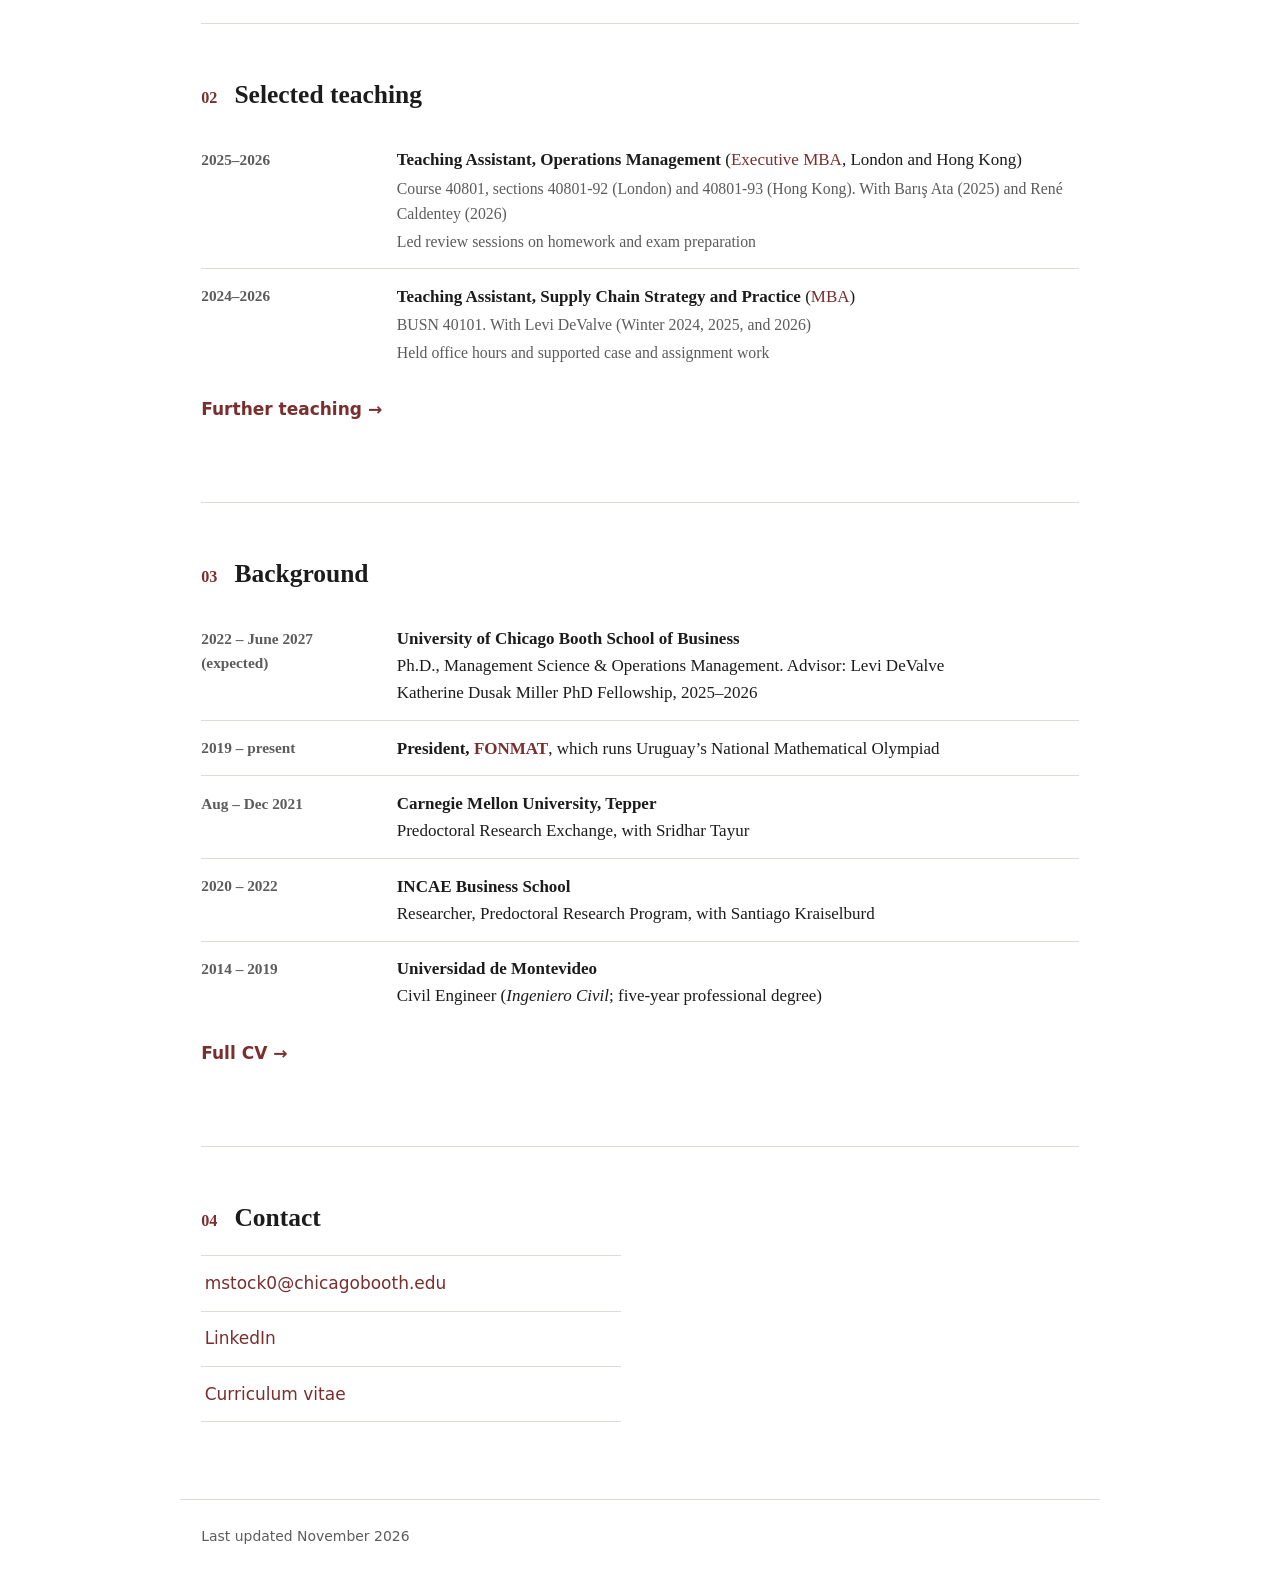
==== commit 5ee51b76: "Newsvendor paper on SSRN, working paper status, updated CV PDF" ====
--- a/index.html
+++ b/index.html
@@ -65,10 +65,11 @@
     <div class="pub">
       <div class="year">2026</div>
       <div>
-        <h3><a href="mailto:mstock0@chicagobooth.edu?subject=Manuscript%20request%3A%20Data-Driven%20Newsvendor%20for%20Fulfillment%20Networks">Data-Driven Newsvendor for Fulfillment Networks</a></h3>
+        <h3><a href="https://papers.ssrn.com/sol3/papers.cfm?abstract_id=7734738" target="_blank" rel="noopener">Data-Driven Newsvendor for Fulfillment Networks</a></h3>
         <p class="authors"><strong>Maximiliano Stock</strong>, Levi DeValve</p>
-        <p class="status">In preparation. Manuscript available upon request.</p>
+        <p class="status">Working paper</p>
         <p class="abs">How much demand data is needed to make near-optimal inventory decisions in a fulfillment network?</p>
+        <div class="btns"><a href="https://papers.ssrn.com/sol3/papers.cfm?abstract_id=7734738" target="_blank" rel="noopener">SSRN</a></div>
       </div>
     </div>
     <p class="more"><a href="research.html">Research in progress and more &rarr;</a></p>
